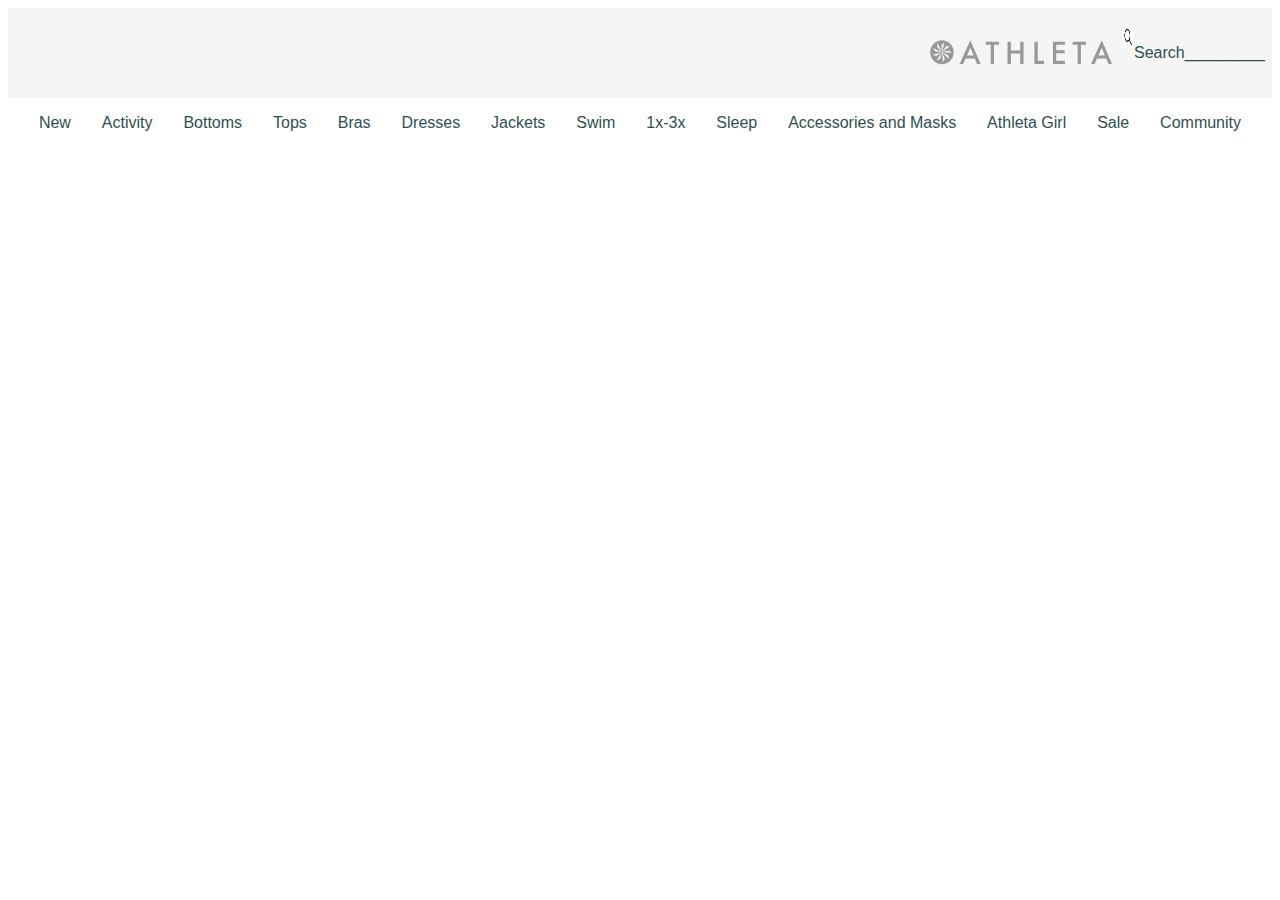
==== athleta/index.html @ 3ca9952e "add files for athleta mockup" ====
<!DOCTYPE html>
<html>
  <head>
    <title>Athleta</title>
    <link rel='stylesheet' href='index.css'/>
    <meta name="viewport" content="width=device-width, initial-scale=1.0">
  </head>
  <body>
      <div class="topLogoBar">
        <img class='logoImage' src='athletalogo.svg'/>
        <div class="searchBox">
            <img class='searchImage' src='searchIcon.jpg'>
            <p >Search_________</p>
        </div> <!--searchbox  -->

    </div> <!--end topLogoBar div -->

    <div class="menuBar">
        <p>New</p>
        <p>Activity</p>
        <p>Bottoms</p>
        <p>Tops</p>
        <p>Bras</p>
        <p>Dresses</p>
        <p>Jackets</p>
        <p>Swim</p>
        <p>1x-3x</p>
        <p>Sleep</p>
        <p>Accessories and Masks</p>
        <p>Athleta Girl</p>
        <p>Sale</p>
        <p>Community</p>

    </div>  <!--menu bar-->
    
  </body>
</html>
---- athleta/index.css ----
* {
    font-family: 'Lucida Sans', 'Lucida Sans Regular', 'Lucida Grande', 'Lucida Sans Unicode', Geneva, Verdana, sans-serif;
    color: darkslategray;
}



.topLogoBar {
    background-color:whitesmoke;
    padding: 20px 0;
    display: flex;
    align-items: center;
    justify-content: flex-end;
}

.logoImage {
    width: 200px;
}

.searchBox {
    display:flex;
    width:150px;
}

.searchImage {
    width:12px;
    height: 20px;

}

.menuBar {
    display:flex;
    justify-content:space-evenly;
}
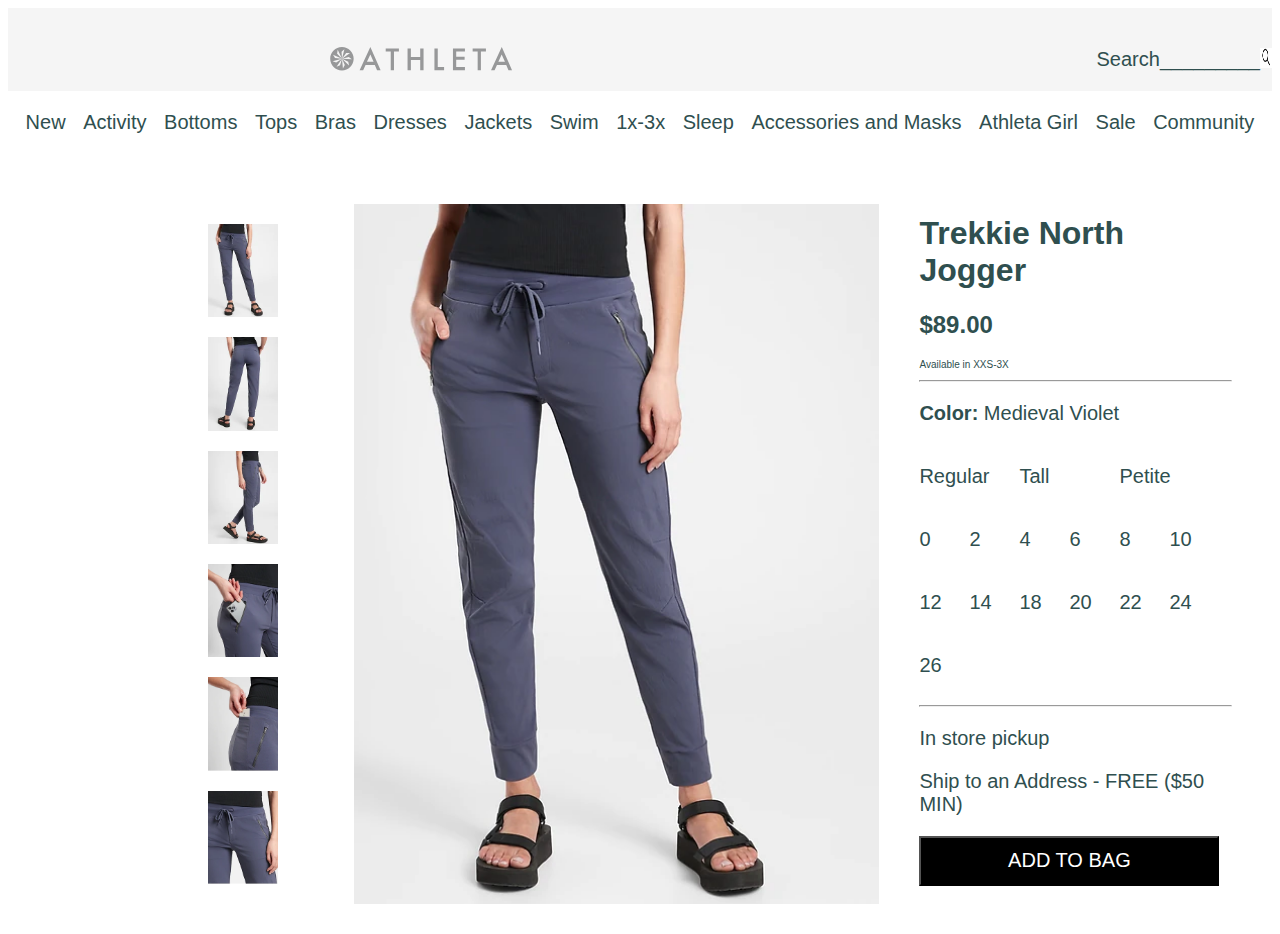
==== commit b7714e72: "update athelta page!" ====
--- a/athleta/index.html
+++ b/athleta/index.html
@@ -9,8 +9,9 @@
       <div class="topLogoBar">
         <img class='logoImage' src='athletalogo.svg'/>
         <div class="searchBox">
+            <p >Search_________</p>
             <img class='searchImage' src='searchIcon.jpg'>
-            <p >Search_________</p>
+
         </div> <!--searchbox  -->
 
     </div> <!--end topLogoBar div -->
@@ -30,8 +31,60 @@
         <p>Athleta Girl</p>
         <p>Sale</p>
         <p>Community</p>
+    </div>  <!--menu bar-->
 
-    </div>  <!--menu bar-->
+    <div class='mainPage'>
+      <div class="sideImages">
+        <img class='sidePic' src='frontPant.jpg'/>
+        <img class='sidePic' src='backPant.jpg'/>
+        <img class='sidePic' src='sidePant.jpg'/>
+        <img class='sidePic' src='pocketPant.jpg'/>
+        <img class='sidePic' src='backPocketPant.jpg'/>
+        <img class='sidePic' src='emptyPocket.jpg'/>
+      </div>
+
+      <div class='featuredPic'>
+        <img class='mainPic' src='mainImage.jpg'/>
+      </div>  <!--featured pic -->
+      <div class='BuyingInfo'>
+        <h1>Trekkie North Jogger</h1>
+        <h2>$89.00</h2>
+        <p class='smallType'>Available in XXS-3X</p>
+        <hr/>
+        <p><strong>Color: </strong>   Medieval Violet</p>
+        <div class='sizeType'>
+          <p class='sizeName'>Regular</p>
+          <p class='sizeName'>Tall</p>
+          <p class='sizeName'>Petite</p>
+        </div>  <!--size type -->
+        <div class='sizes'>
+          <p class='size'>0</p>
+          <p class='size'>2</p>
+          <p class='size'>4</p>
+          <p class='size'>6</p>
+          <p class='size'>8</p>
+          <p class='size'>10</p>
+          <p class='size'>12</p>
+          <p class='size'>14</p>
+          <p class='size'>18</p>
+          <p class='size'>20</p>
+          <p class='size'>22</p>
+          <p class='size'>24</p>
+          <p class='size'>26</p>
+        </div>  <!--sizes -->
+        <hr/>
+
+        <div class='shipping'>
+
+          <p>In store pickup</p>
+          <p>Ship to an Address - FREE ($50 MIN)</p>
+          <button class='addButton' type="button">ADD TO BAG</button>
+        </div> <!--shipping -->
+        </hr>
+
+      </div>  <!--buying info -->
+
+  </div> <!--mainiPage -->
     
   </body>
 </html>--- a/athleta/index.css
+++ b/athleta/index.css
@@ -7,7 +7,7 @@
 
 .topLogoBar {
     background-color:whitesmoke;
-    padding: 20px 0;
+    padding-top: 20px ;
     display: flex;
     align-items: center;
     justify-content: flex-end;
@@ -15,17 +15,19 @@
 
 .logoImage {
     width: 200px;
+    padding-right: 550px;
 }
 
 .searchBox {
-    display:flex;
-    width:150px;
+    width:200px;
+    display: flex;
+    justify-content: right;
 }
 
 .searchImage {
     width:12px;
     height: 20px;
-
+    padding-top: 20px;
 }
 
 .menuBar {
@@ -33,3 +35,72 @@
     justify-content:space-evenly;
 }
 
+.sideImages{
+    display: flex;
+    flex-direction: column;
+    justify-content: space-evenly;
+    padding-left:200px;
+    padding-top: 50px;
+    height: 700px;
+    width: 200px;
+    
+}
+
+.sidePic {
+    width: 70px;
+}
+
+.BuyingInfo{
+    padding: 40px;
+}
+
+.mainPage {
+    display: flex;
+}
+
+.featuredPic {
+    width:700px;
+    padding-top: 50px;
+    padding-left:50px;
+}
+
+.mainPic {
+    height: 700px;
+}
+
+.smallType{
+    font-size: 10px;
+}
+
+.sizeType {
+    display:flex; 
+    flex-direction: row;
+    justify-content: left;
+}
+
+.sizes {
+    display: flex;
+    flex-direction: row;
+    justify-content: left;
+    flex-wrap: wrap;
+}
+
+.size {
+    width:50px;
+}
+
+.sizeName {
+    width:100px;
+}
+
+p{
+    font-size: 20px;
+}
+
+.addButton {
+    background-color: black !important;
+    color: white;
+    width: 300px;
+    height: 50px;
+    font-size: 20px;
+}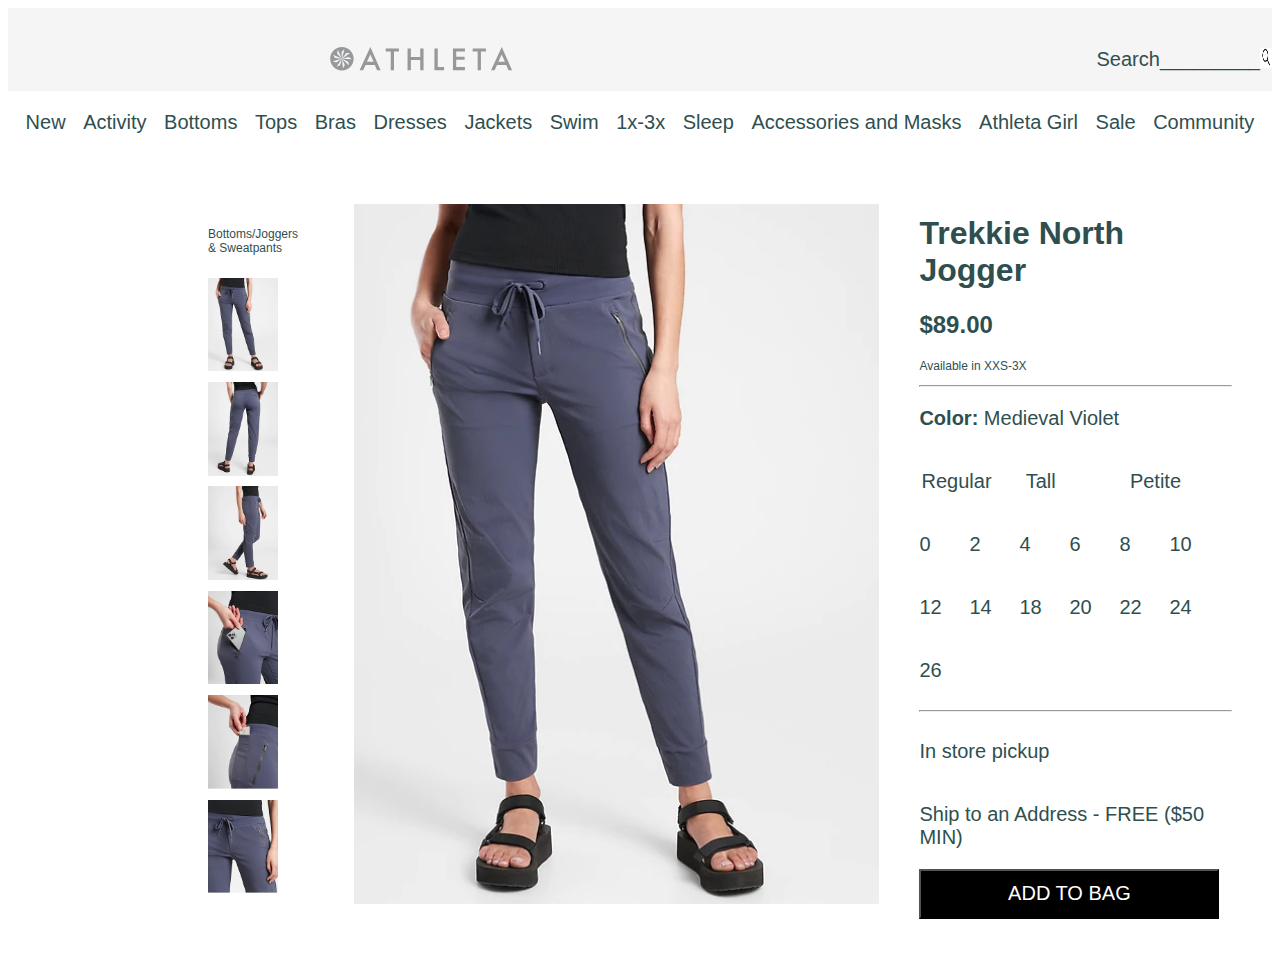
==== commit 039769e5: "update index for athleta" ====
--- a/athleta/index.html
+++ b/athleta/index.html
@@ -35,6 +35,7 @@
 
     <div class='mainPage'>
       <div class="sideImages">
+        <p class='smallType'>Bottoms/Joggers & Sweatpants </p>
         <img class='sidePic' src='frontPant.jpg'/>
         <img class='sidePic' src='backPant.jpg'/>
         <img class='sidePic' src='sidePant.jpg'/>
--- a/athleta/index.css
+++ b/athleta/index.css
@@ -69,13 +69,13 @@
 }
 
 .smallType{
-    font-size: 10px;
+    font-size: 12px;
 }
 
 .sizeType {
     display:flex; 
     flex-direction: row;
-    justify-content: left;
+    justify-content: space-around;
 }
 
 .sizes {
@@ -103,4 +103,11 @@
     width: 300px;
     height: 50px;
     font-size: 20px;
+}
+
+.shipping {
+    display: flex;
+    flex-direction: column;
+    justify-content: center;
+    align-content: center;
 }